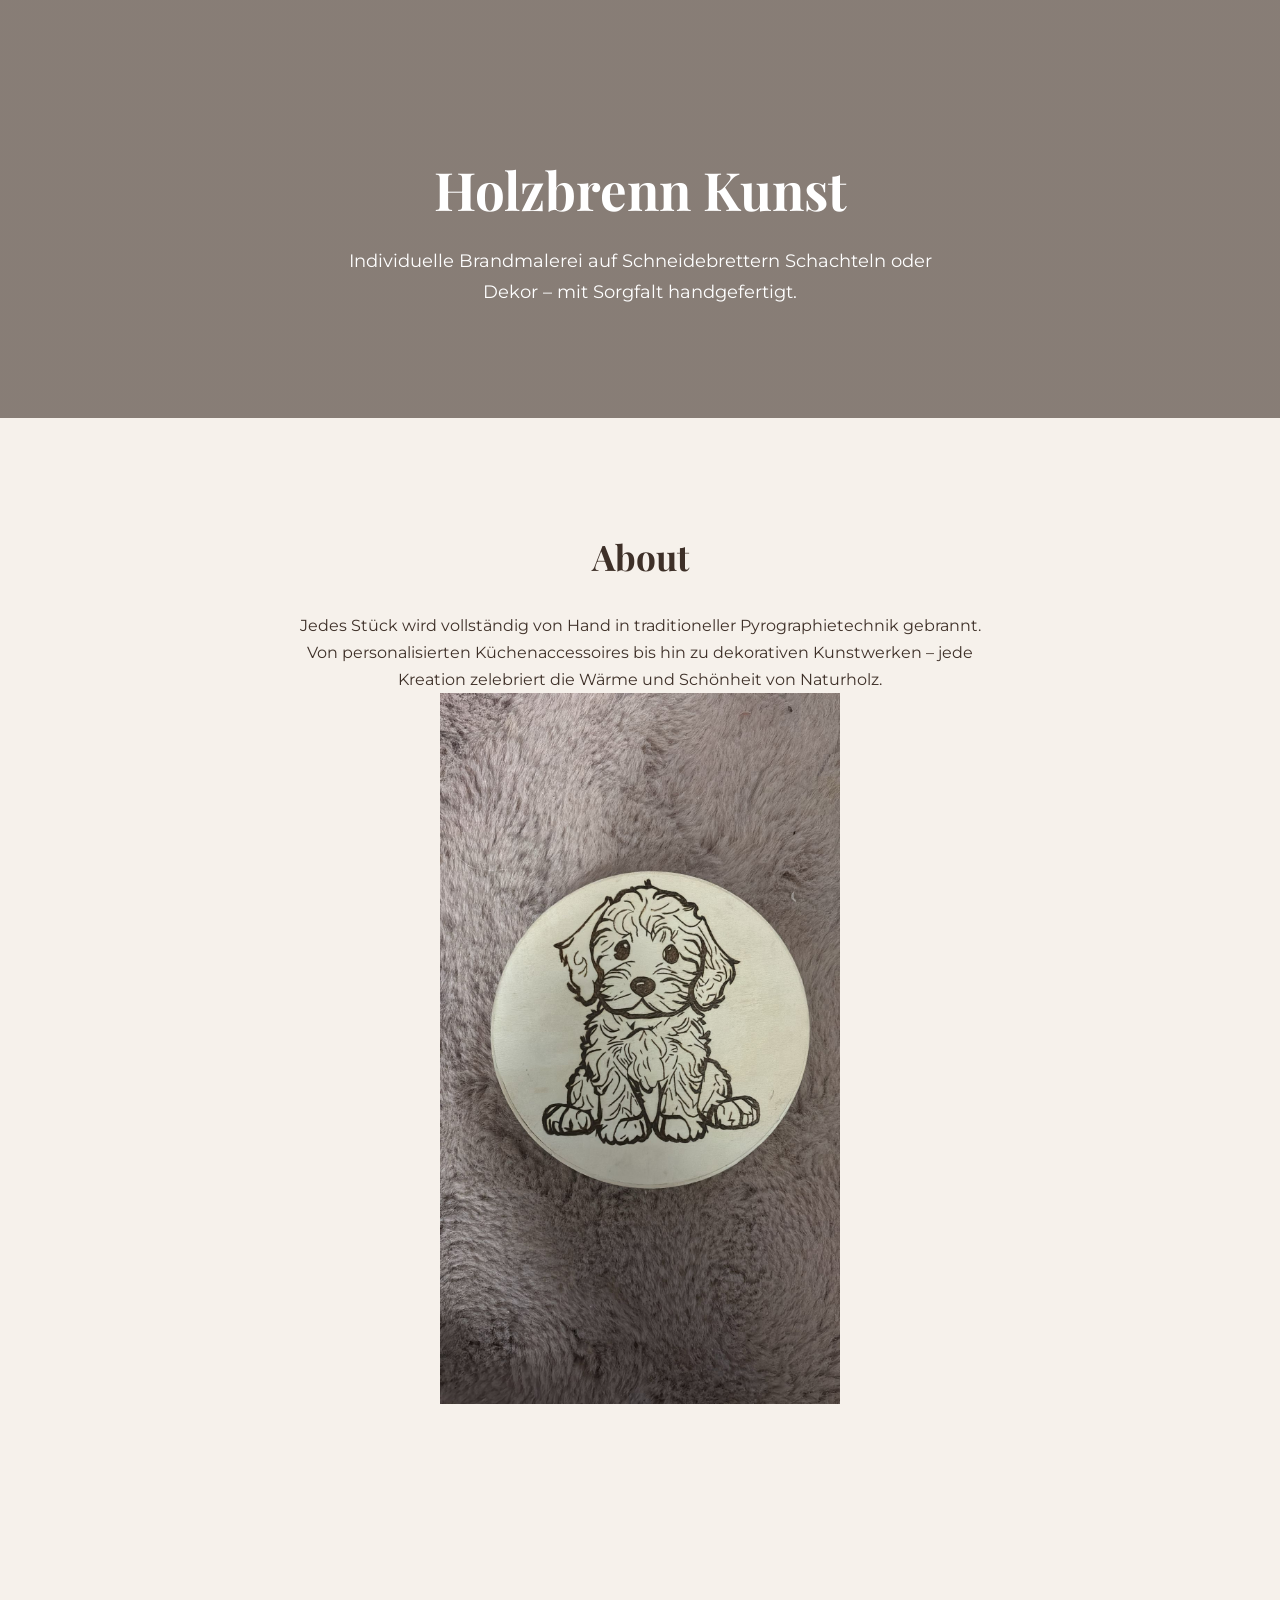
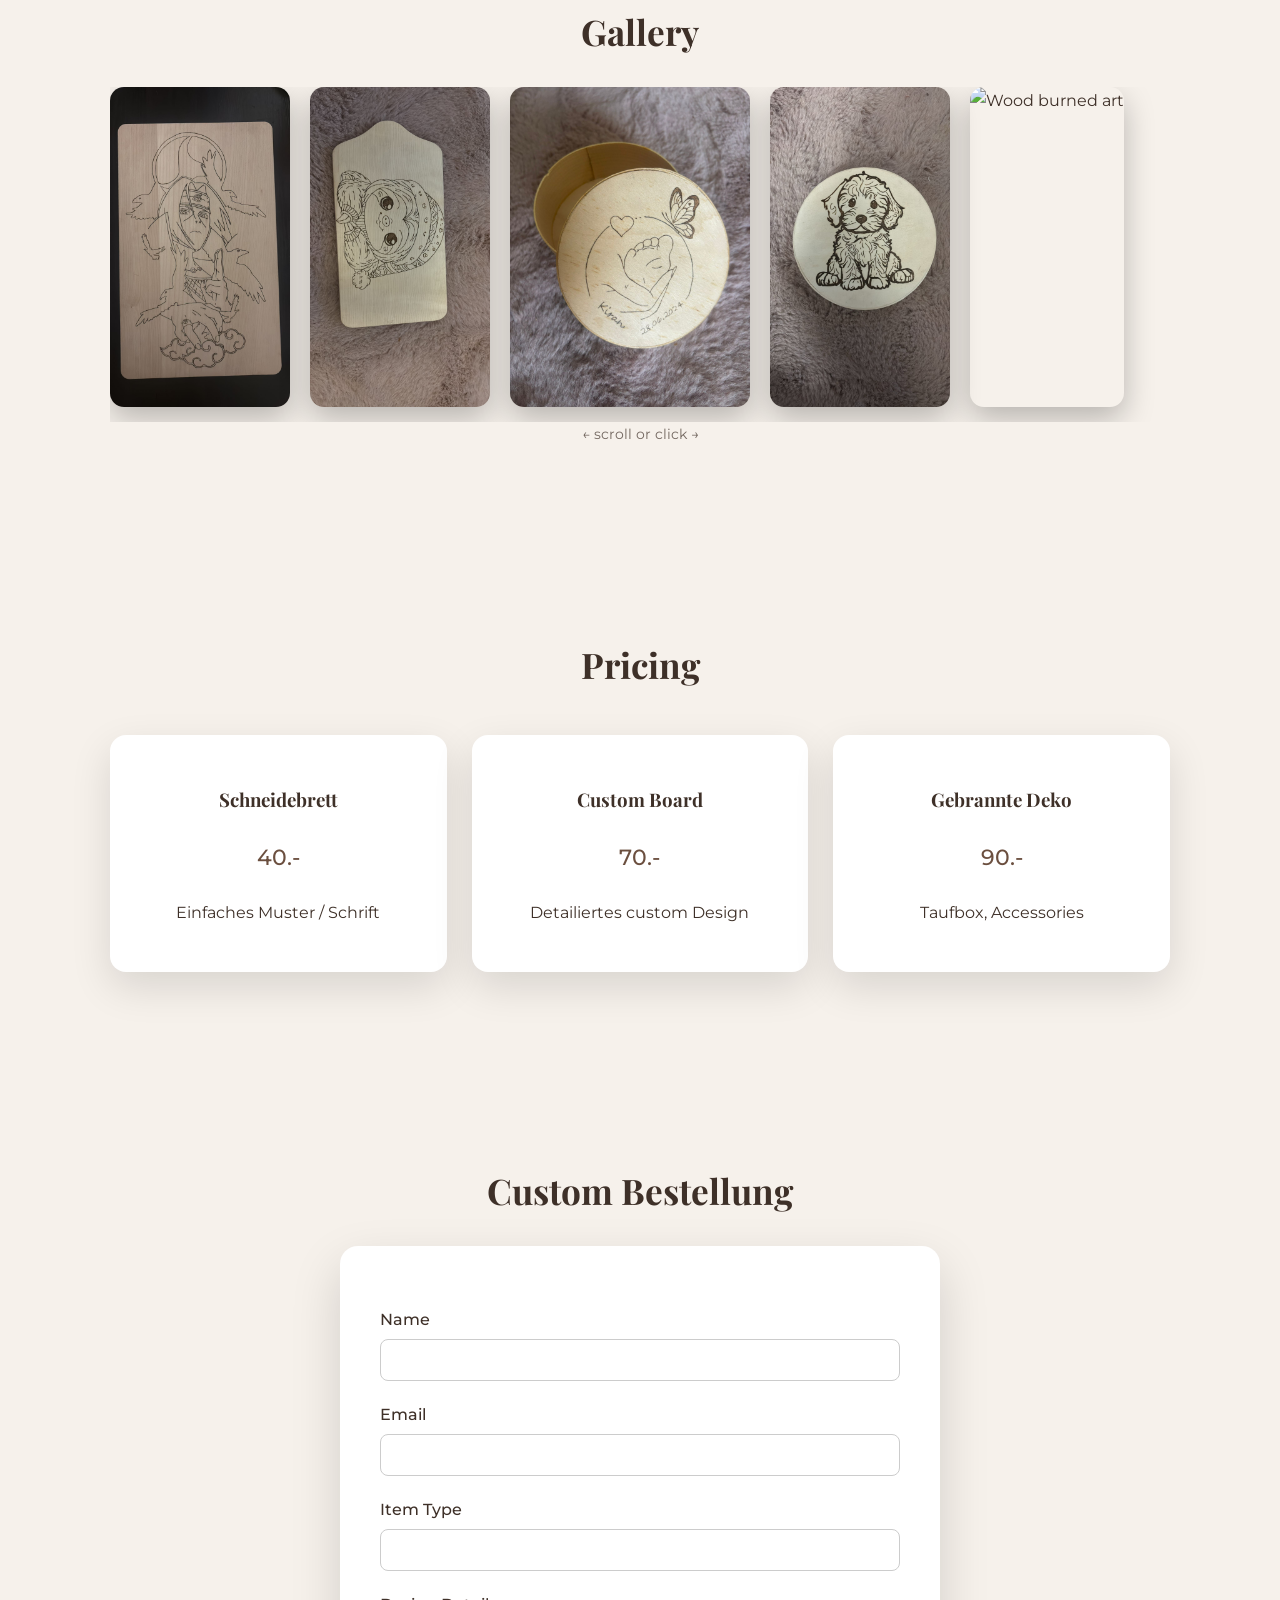
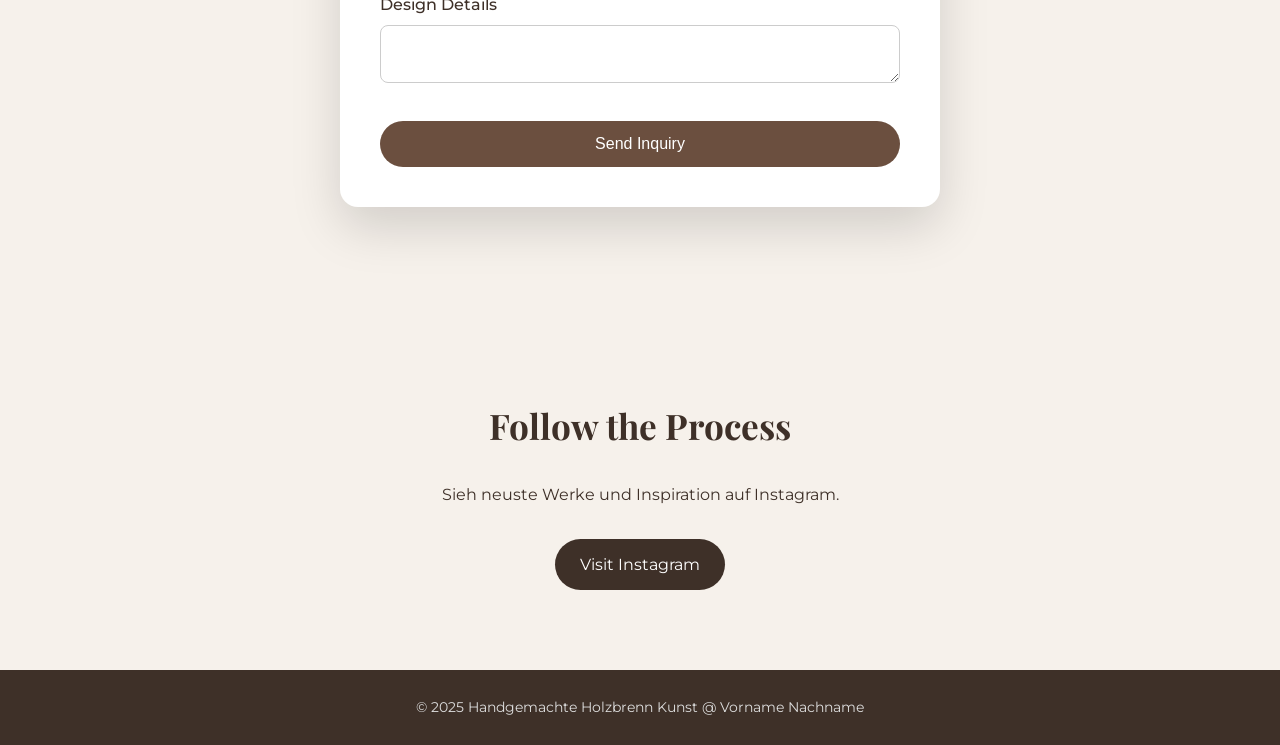
==== index.html @ 865e02bd "Add files via upload" ====
<!DOCTYPE html>
<html lang="en">
<head>
    <meta charset="UTF-8">
    <meta name="viewport" content="width=device-width, initial-scale=1.0">
    <title>Handcrafted Wood-Burned Art</title>

    <!-- Fonts -->
    <link href="https://fonts.googleapis.com/css2?family=Playfair+Display:wght@500;700&family=Montserrat:wght@300;400;500&display=swap" rel="stylesheet">

    <link rel="stylesheet" href="styles.css">
</head>
<body>

<header>
    <h1>Holzbrenn Kunst</h1>
    <p>Individuelle Brandmalerei auf Schneidebrettern Schachteln oder Dekor – mit Sorgfalt handgefertigt.</p>
</header>

<section>
    <h2>About </h2>
    <p class="about">
    Jedes Stück wird vollständig von Hand in traditioneller Pyrographietechnik gebrannt.
    Von personalisierten Küchenaccessoires bis hin zu dekorativen Kunstwerken – jede Kreation zelebriert
    die Wärme und Schönheit von Naturholz.
</p>
<center>    <img src="images/BA_hund.jpeg" alt="Wood burned art" class="about-image">
</center>
</section>

<section>
    <h2>Gallery</h2>

    <div class="gallery-wrapper">
        <div class="gallery" id="gallery">
            <img src="images/BA_itachi.jpeg" alt="Wood burned art" class="gallery-image">
            <img src="images/BA_sloth.jpeg" alt="Wood burned art" class="gallery-image">
            <img src="images/BA_taufbox.jpeg" alt="Wood burned art" class="gallery-image">
            <img src="images/BA_hund.jpeg" alt="Wood burned art" class="gallery-image">
            <img src="images/art5.jpg" alt="Wood burned art" class="gallery-image">
        </div>
    </div>

    <div class="hint">← scroll or click →</div>
</section>

<section>
    <h2>Pricing </h2>

    <div class="pricing">
        <div class="price-card">
            <h3>Schneidebrett</h3>
            <p class="price"> 40.-</p>
            <p>Einfaches Muster / Schrift</p>
        </div>

        <div class="price-card">
            <h3>Custom Board</h3>
            <p class="price"> 70.-</p>
            <p>Detailiertes custom Design </p>
        </div>

        <div class="price-card">
            <h3>Gebrannte Deko</h3>
            <p class="price">90.-</p>
            <p>Taufbox, Accessories</p>
        </div>
    </div>
</section>

<section>
    <h2>Custom Bestellung</h2>

    <form action="mailto:youremail@example.com" method="post" enctype="text/plain">
        <label>Name</label>
        <input type="text" name="Name" required>

        <label>Email</label>
        <input type="email" name="Email" required>

        <label>Item Type</label>
        <input type="text" name="Item">

        <label>Design Details</label>
        <textarea name="Details"></textarea>
 
        <button type="submit">Send Inquiry</button>
    </form>
</section>

<section class="instagram">
    <h2>Follow the Process</h2>
    <p>Sieh neuste Werke und Inspiration auf Instagram.</p>
    <a href=https://www.instagram.com/burning.art_/ target="_blank">Visit Instagram</a>
</section>

<footer>
    © 2025 Handgemachte Holzbrenn Kunst
    @ Vorname Nachname
</footer>

<!-- Lightbox -->
<div class="lightbox" id="lightbox">
    <img src="" alt="">
</div>

<script src="script.js"></script>
</body>
</html>
---- styles.css ----
:root {
    --brown: #6b4f3f;
    --dark: #3e3028;
    --cream: #f6f1eb;
}

* {
    box-sizing: border-box;
}

body {
    margin: 0;
    font-family: 'Montserrat', sans-serif;
    background: var(--cream);
    color: var(--dark);
    line-height: 1.7;
}

/* HEADER */
header {
    background: linear-gradient(rgba(62,48,40,.6), rgba(62,48,40,.6)),
                url("images/header.jpg") center/cover no-repeat;
    color: white;
    padding: 110px 20px;
    text-align: center;
}

header h1 {
    font-family: 'Playfair Display', serif;
    font-size: clamp(2.3rem, 5vw, 3.3rem);
    margin-bottom: 10px;
}

header p {
    max-width: 600px;
    margin: auto;
    font-size: 1.15rem;
}

/* SECTIONS */
section {
    max-width: 1100px;
    margin: auto;
    padding: 80px 20px;
}

h2 {
    font-family: 'Playfair Display', serif;
    text-align: center;
    font-size: 2.2rem;
    margin-bottom: 25px;
}

.about {
    max-width: 700px;
    margin: auto;
    text-align: center;
}

/* GALLERY */
.gallery-wrapper {
    overflow-x: auto;
    padding-bottom: 15px;
}

.gallery {
    display: flex;
    gap: 20px;
    scroll-snap-type: x mandatory;
}

.gallery img {
    height: 320px;
    border-radius: 14px;
    box-shadow: 0 12px 30px rgba(0,0,0,.25);
    cursor: pointer;
    scroll-snap-align: center;
    transition: transform .3s ease;
}

.gallery img:hover {
    transform: scale(1.05);
}

.hint {
    text-align: center;
    font-size: .9rem;
    opacity: .7;
}

/* LIGHTBOX */
.lightbox {
    position: fixed;
    inset: 0;
    background: rgba(0,0,0,.8);
    display: none;
    align-items: center;
    justify-content: center;
    z-index: 1000;
}

.lightbox img {
    max-width: 90%;
    max-height: 90%;
    border-radius: 10px;
}

/* PRICING */
.pricing {
    display: grid;
    grid-template-columns: repeat(auto-fit, minmax(220px,1fr));
    gap: 25px;
    margin-top: 40px;
}

.price-card {
    background: white;
    padding: 30px;
    border-radius: 16px;
    box-shadow: 0 15px 40px rgba(0,0,0,.12);
    text-align: center;
}

.price-card h3 {
    font-family: 'Playfair Display', serif;
}

.price {
    font-size: 1.4rem;
    color: var(--brown);
    font-weight: 500;
}

/* FORM */
form {
    background: white;
    padding: 40px;
    border-radius: 18px;
    box-shadow: 0 20px 50px rgba(0,0,0,.15);
    max-width: 600px;
    margin: auto;
}

label {
    display: block;
    margin-top: 20px;
    font-weight: 500;
}

input, textarea {
    width: 100%;
    padding: 12px;
    border-radius: 8px;
    border: 1px solid #ccc;
    margin-top: 6px;
    font-family: inherit;
}

button {
    margin-top: 30px;
    width: 100%;
    padding: 14px;
    background: var(--brown);
    color: white;
    border: none;
    border-radius: 30px;
    font-size: 16px;
    cursor: pointer;
}

button:hover {
    background: #563e31;
}

/* INSTAGRAM */
.instagram {
    text-align: center;
}

.instagram a {
    display: inline-block;
    margin-top: 15px;
    padding: 12px 25px;
    border-radius: 30px;
    background: var(--dark);
    color: white;
    text-decoration: none;
}

/* FOOTER */
footer {
    background: var(--dark);
    color: #ddd;
    text-align: center;
    padding: 25px;
    font-size: .9rem;
}

/* MOBILE */
@media (max-width: 600px) {
    .gallery img {
        height: 240px;
    }
}

.about-image {
    max-width: 400px;
    width: auto;
    height: auto;
}


.gallery-image {
    max-width: 400px;
    width: auto;
    height: auto;
}
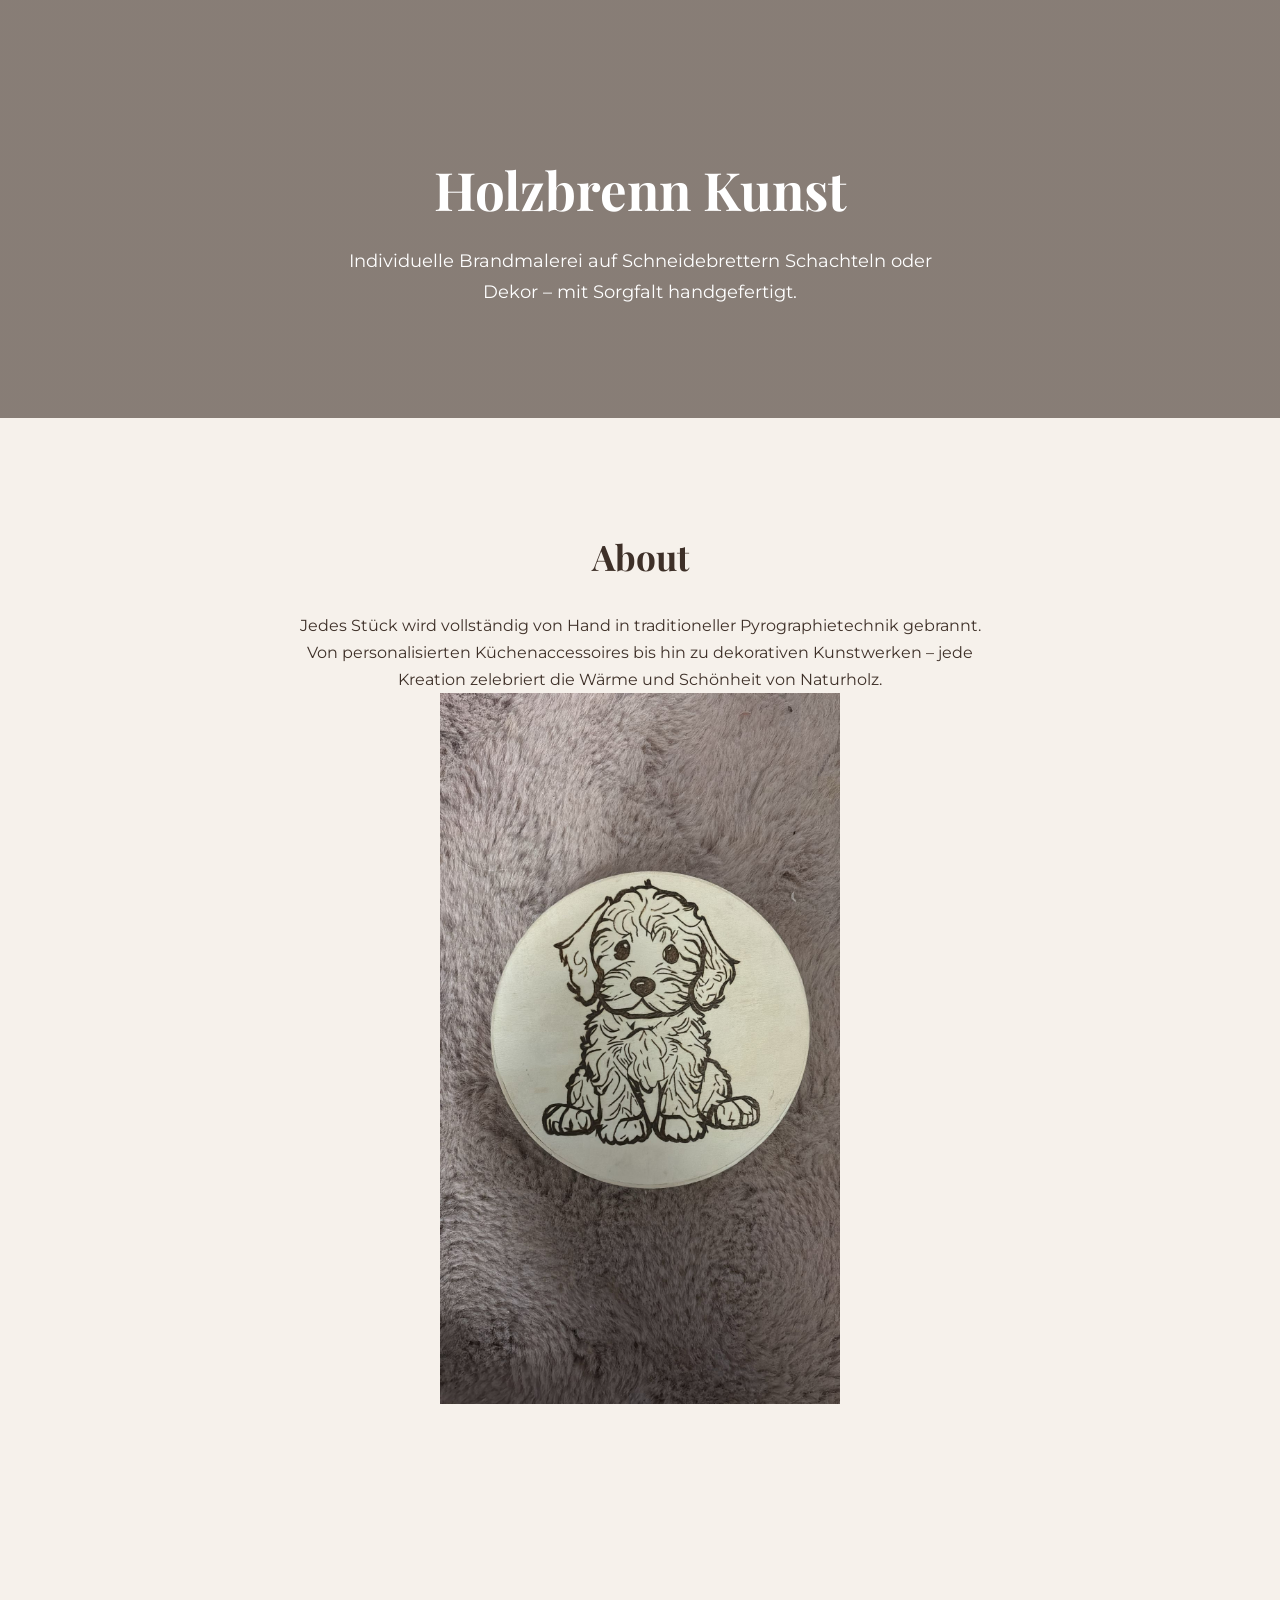
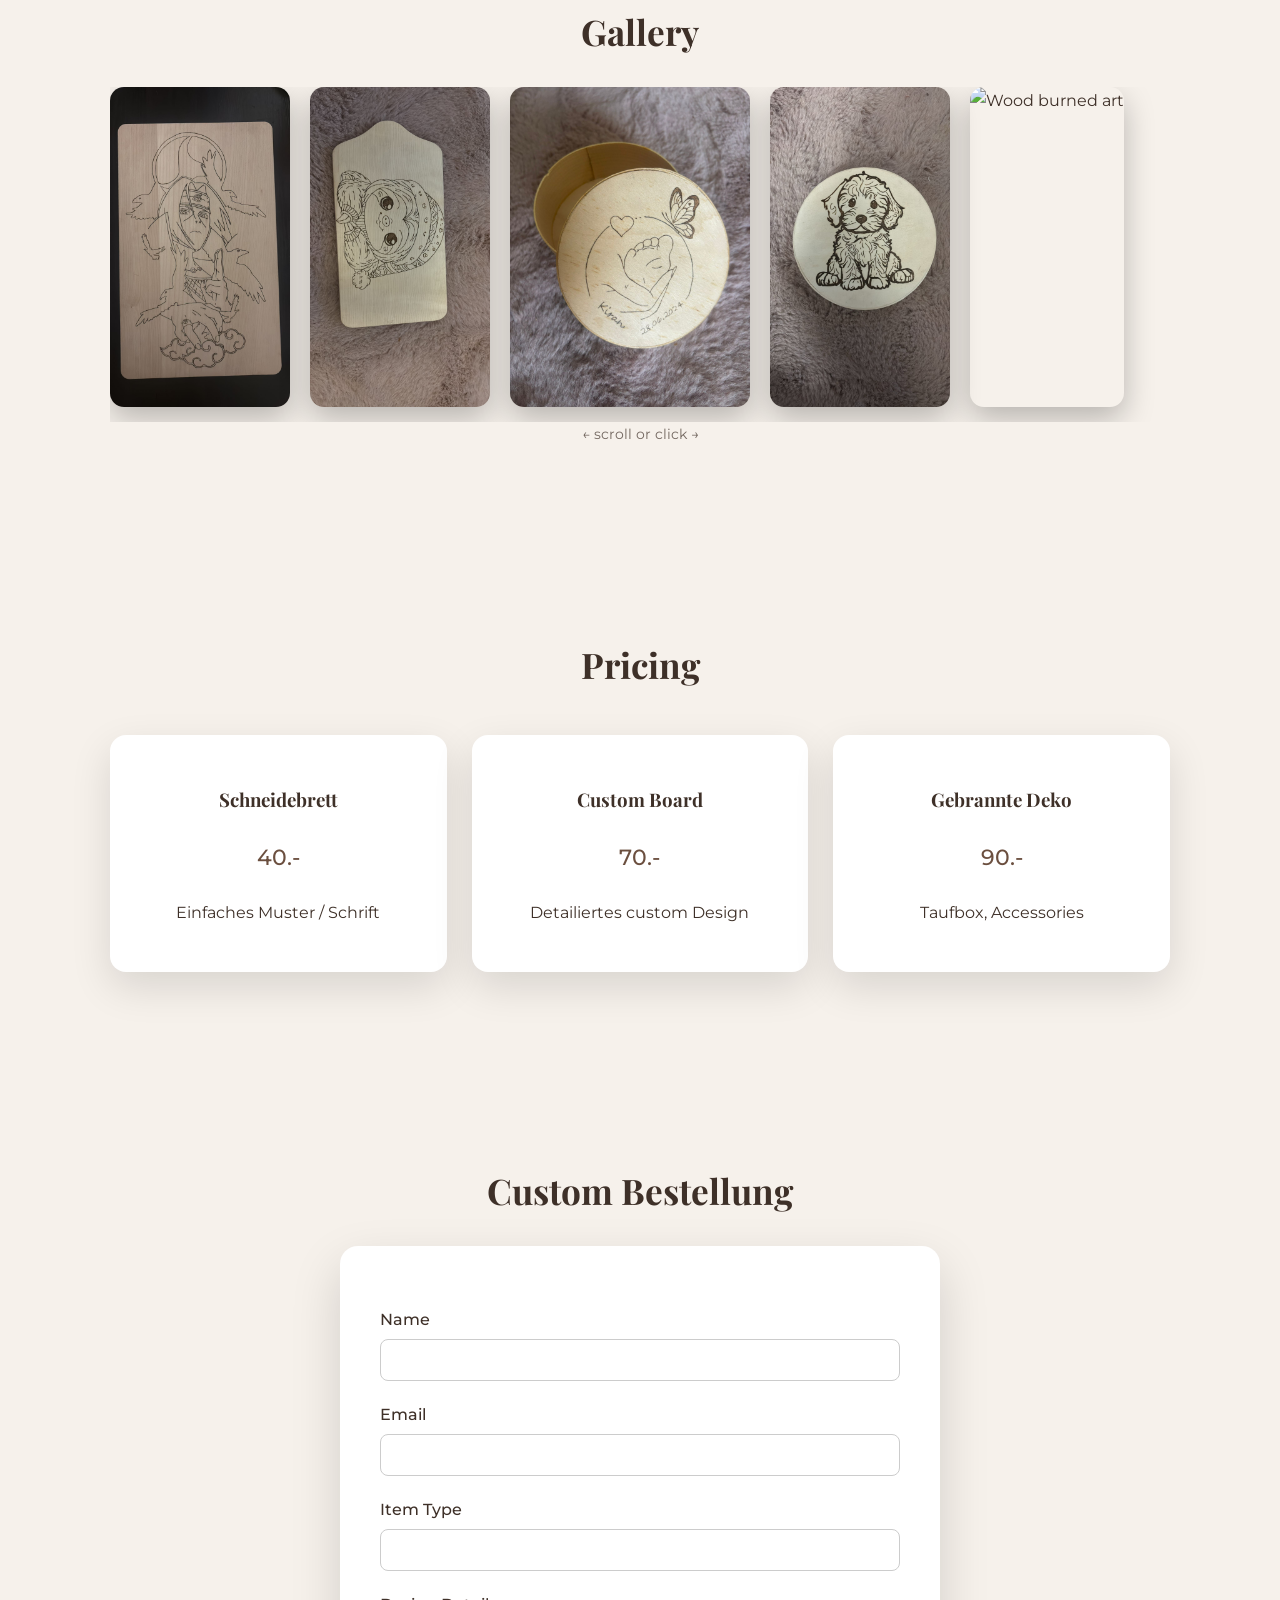
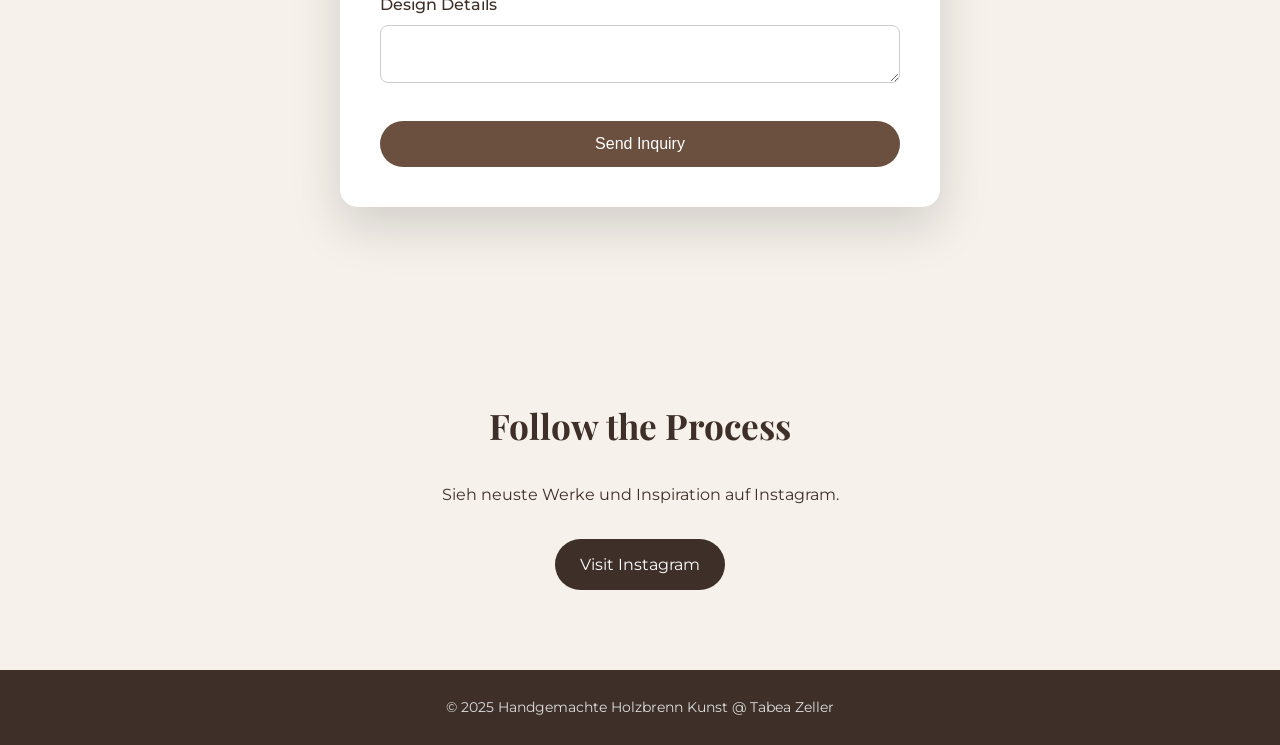
==== commit 4942dc1b: "Fix HTML formatting and update footer details" ====
--- a/index.html
+++ b/index.html
@@ -1,109 +1,145 @@
 <!DOCTYPE html>
 <html lang="en">
 <head>
-    <meta charset="UTF-8">
-    <meta name="viewport" content="width=device-width, initial-scale=1.0">
-    <title>Handcrafted Wood-Burned Art</title>
+<meta charset="UTF-8">
+<meta name="viewport" content="width=device-width, initial-scale=1.0">
+<title>Handcrafted Wood-Burned Art</title>
 
-    <!-- Fonts -->
-    <link href="https://fonts.googleapis.com/css2?family=Playfair+Display:wght@500;700&family=Montserrat:wght@300;400;500&display=swap" rel="stylesheet">
+<!-- Fonts -->
+<link href="https://fonts.googleapis.com/css2?family=Playfair+Display:wght@500;700&family=Montserrat:wght@300;400;500&display=swap" rel="stylesheet">
 
-    <link rel="stylesheet" href="styles.css">
+<link rel="stylesheet" href="styles.css">
 </head>
+
 <body>
 
 <header>
-    <h1>Holzbrenn Kunst</h1>
-    <p>Individuelle Brandmalerei auf Schneidebrettern Schachteln oder Dekor – mit Sorgfalt handgefertigt.</p>
+<h1>Holzbrenn Kunst</h1>
+<p>Individuelle Brandmalerei auf Schneidebrettern Schachteln oder Dekor – mit Sorgfalt handgefertigt.</p>
 </header>
 
 <section>
-    <h2>About </h2>
-    <p class="about">
-    Jedes Stück wird vollständig von Hand in traditioneller Pyrographietechnik gebrannt.
-    Von personalisierten Küchenaccessoires bis hin zu dekorativen Kunstwerken – jede Kreation zelebriert
-    die Wärme und Schönheit von Naturholz.
+<h2>About</h2>
+
+<p class="about">
+Jedes Stück wird vollständig von Hand in traditioneller Pyrographietechnik gebrannt.
+Von personalisierten Küchenaccessoires bis hin zu dekorativen Kunstwerken – jede Kreation zelebriert
+die Wärme und Schönheit von Naturholz.
 </p>
-<center>    <img src="images/BA_hund.jpeg" alt="Wood burned art" class="about-image">
+
+<center>
+<img src="images/BA_hund.jpeg" alt="Wood burned art" class="about-image">
 </center>
+
 </section>
 
 <section>
-    <h2>Gallery</h2>
 
-    <div class="gallery-wrapper">
-        <div class="gallery" id="gallery">
-            <img src="images/BA_itachi.jpeg" alt="Wood burned art" class="gallery-image">
-            <img src="images/BA_sloth.jpeg" alt="Wood burned art" class="gallery-image">
-            <img src="images/BA_taufbox.jpeg" alt="Wood burned art" class="gallery-image">
-            <img src="images/BA_hund.jpeg" alt="Wood burned art" class="gallery-image">
-            <img src="images/art5.jpg" alt="Wood burned art" class="gallery-image">
-        </div>
-    </div>
+<h2>Gallery</h2>
 
-    <div class="hint">← scroll or click →</div>
+<div class="gallery-wrapper">
+
+<div class="gallery" id="gallery">
+
+<img src="images/BA_itachi.jpeg" alt="Wood burned art" class="gallery-image">
+<img src="images/BA_sloth.jpeg" alt="Wood burned art" class="gallery-image">
+<img src="images/BA_taufbox.jpeg" alt="Wood burned art" class="gallery-image">
+<img src="images/BA_hund.jpeg" alt="Wood burned art" class="gallery-image">
+<img src="images/art5.jpg" alt="Wood burned art" class="gallery-image">
+
+</div>
+
+</div>
+
+<div class="hint">← scroll or click →</div>
+
 </section>
 
 <section>
-    <h2>Pricing </h2>
 
-    <div class="pricing">
-        <div class="price-card">
-            <h3>Schneidebrett</h3>
-            <p class="price"> 40.-</p>
-            <p>Einfaches Muster / Schrift</p>
-        </div>
+<h2>Pricing</h2>
 
-        <div class="price-card">
-            <h3>Custom Board</h3>
-            <p class="price"> 70.-</p>
-            <p>Detailiertes custom Design </p>
-        </div>
+<div class="pricing">
 
-        <div class="price-card">
-            <h3>Gebrannte Deko</h3>
-            <p class="price">90.-</p>
-            <p>Taufbox, Accessories</p>
-        </div>
-    </div>
+<div class="price-card">
+<h3>Schneidebrett</h3>
+<p class="price">40.-</p>
+<p>Einfaches Muster / Schrift</p>
+</div>
+
+<div class="price-card">
+<h3>Custom Board</h3>
+<p class="price">70.-</p>
+<p>Detailiertes custom Design</p>
+</div>
+
+<div class="price-card">
+<h3>Gebrannte Deko</h3>
+<p class="price">90.-</p>
+<p>Taufbox, Accessories</p>
+</div>
+
+</div>
+
 </section>
 
 <section>
-    <h2>Custom Bestellung</h2>
 
-    <form action="mailto:youremail@example.com" method="post" enctype="text/plain">
-        <label>Name</label>
-        <input type="text" name="Name" required>
+<h2>Custom Bestellung</h2>
 
-        <label>Email</label>
-        <input type="email" name="Email" required>
+<form action="https://formspree.io/f/mqegjwkj" method="POST">
 
-        <label>Item Type</label>
-        <input type="text" name="Item">
+<label>Name</label>
+<input type="text" name="name" required>
 
-        <label>Design Details</label>
-        <textarea name="Details"></textarea>
- 
-        <button type="submit">Send Inquiry</button>
-    </form>
+<label>Email</label>
+<input type="email" name="email" required>
+
+<label>Item Type</label>
+<input type="text" name="item">
+
+<label>Design Details</label>
+<textarea name="details"></textarea>
+
+<!-- spam protection -->
+<input type="text" name="_gotcha" style="display:none">
+
+<!-- optional subject -->
+<input type="hidden" name="_subject" value="Neue Bestellung von burningart.ch">
+
+<!-- redirect after submit -->
+<input type="hidden" name="_next" value="https://burningart.ch/thanks.html">
+
+<button type="submit">Send Inquiry</button>
+
+</form>
+
 </section>
 
 <section class="instagram">
-    <h2>Follow the Process</h2>
-    <p>Sieh neuste Werke und Inspiration auf Instagram.</p>
-    <a href=https://www.instagram.com/burning.art_/ target="_blank">Visit Instagram</a>
+
+<h2>Follow the Process</h2>
+
+<p>Sieh neuste Werke und Inspiration auf Instagram.</p>
+
+<a href="https://www.instagram.com/burning.art_/" target="_blank">Visit Instagram</a>
+
 </section>
 
 <footer>
-    © 2025 Handgemachte Holzbrenn Kunst
-    @ Vorname Nachname
+
+© 2025 Handgemachte Holzbrenn Kunst  
+@ Tabea Zeller
+
 </footer>
 
 <!-- Lightbox -->
+
 <div class="lightbox" id="lightbox">
-    <img src="" alt="">
+<img src="" alt="">
 </div>
 
 <script src="script.js"></script>
+
 </body>
 </html>
